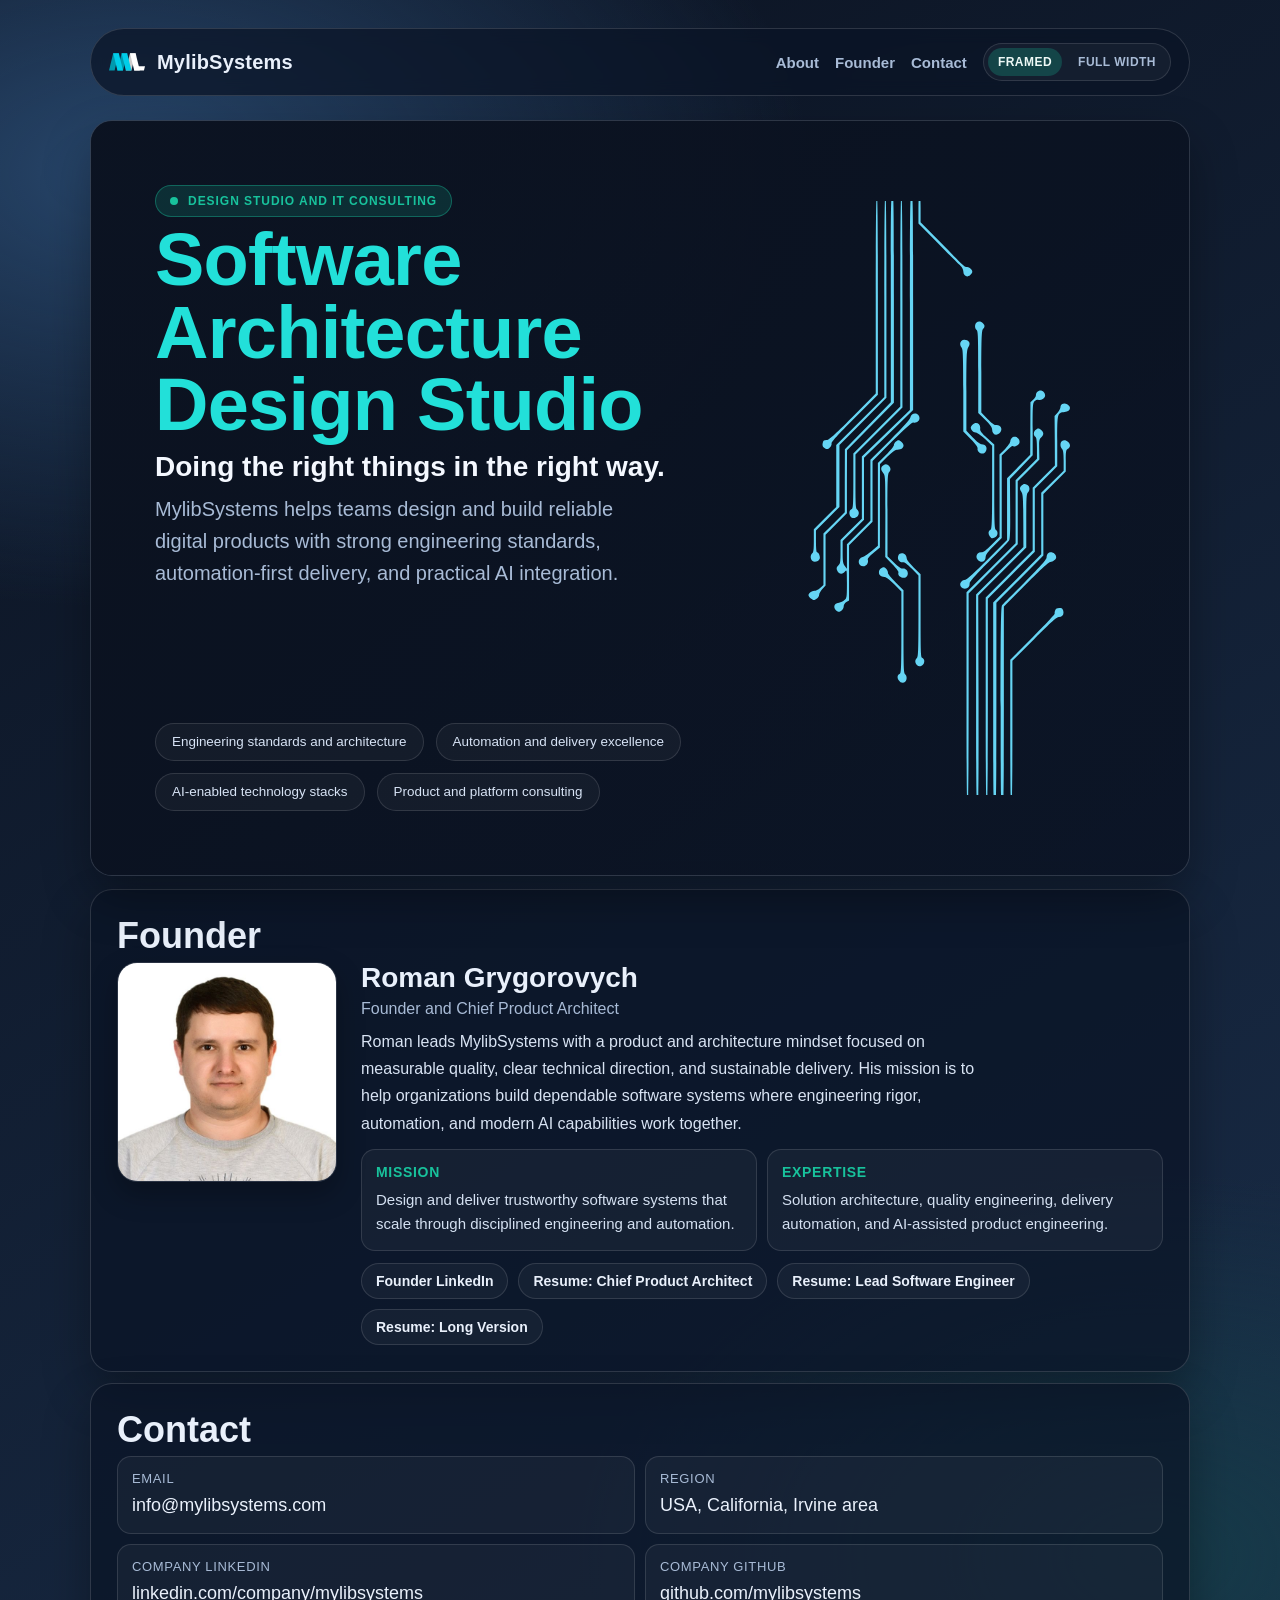
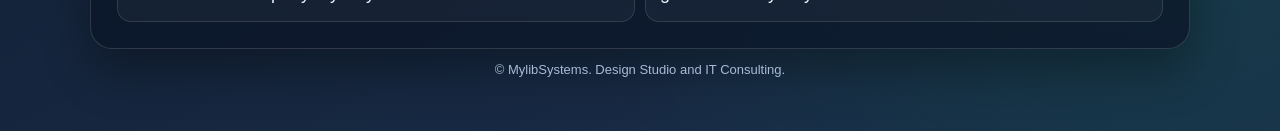
==== index.html @ 69d373d7 "fix: tighten desktop section rhythm" ====
<!doctype html>
<html lang="en">
<head>
  <meta charset="UTF-8">
  <meta name="viewport" content="width=device-width, initial-scale=1.0">
  <title>MylibSystems | Design Studio and IT Consulting</title>
  <meta name="description" content="MylibSystems is a design studio and IT consulting company focused on high-quality engineering standards, automation-first delivery, and AI-enabled technology." />
  <link rel="icon" type="image/svg+xml" href="src/img/logo.svg">
  <link rel="shortcut icon" href="src/img/logo.svg">
  <style>
    :root {
      --bg-1: #0b1220;
      --bg-2: #1a2e4a;
      --surface: rgba(10, 20, 38, 0.72);
      --surface-border: rgba(255, 255, 255, 0.14);
      --text: #e9f0fb;
      --muted: #a8bbd6;
      --accent: #18c29c;
      --accent-soft: rgba(24, 194, 156, 0.16);
      --line: rgba(255, 255, 255, 0.12);
      --shadow: 0 22px 48px rgba(0, 0, 0, 0.32);
      --radius-lg: 22px;
      --radius-md: 14px;
      --page-max: 1100px;
      --page-gutter: 40px;
    }

    * {
      box-sizing: border-box;
    }

    html,
    body {
      margin: 0;
      padding: 0;
      font-family: "Avenir Next", "Segoe UI", "Helvetica Neue", Helvetica, Arial, sans-serif;
      color: var(--text);
      background:
        radial-gradient(1100px 700px at 10% 10%, #27466b 0%, transparent 62%),
        radial-gradient(900px 600px at 90% 90%, #163b49 0%, transparent 64%),
        linear-gradient(150deg, var(--bg-1), var(--bg-2));
      min-height: 100%;
    }

    a {
      color: inherit;
      text-decoration: none;
    }

    .page {
      width: calc(100% - var(--page-gutter));
      max-width: var(--page-max);
      margin: 0 auto;
      padding: 28px 0 54px;
    }

    body.layout-full {
      --page-max: 100%;
      --page-gutter: 28px;
    }

    .top {
      display: flex;
      justify-content: space-between;
      align-items: center;
      gap: 20px;
      padding: 14px 18px;
      border: 1px solid var(--surface-border);
      background: var(--surface);
      border-radius: 999px;
      backdrop-filter: blur(8px);
      position: sticky;
      top: 14px;
      z-index: 10;
    }

    .brand {
      display: inline-flex;
      align-items: center;
      gap: 12px;
      font-weight: 700;
      font-size: 20px;
      letter-spacing: 0.01em;
    }

    .brand img {
      width: 36px;
      height: auto;
      display: block;
    }

    .nav {
      display: inline-flex;
      align-items: center;
      gap: 16px;
      color: var(--muted);
      font-size: 15px;
      font-weight: 600;
      flex-wrap: wrap;
    }

    .layout-toggle {
      display: inline-flex;
      align-items: center;
      gap: 6px;
      padding: 4px;
      border-radius: 999px;
      border: 1px solid var(--line);
      background: rgba(255, 255, 255, 0.04);
    }

    .layout-btn {
      border: 0;
      background: transparent;
      color: var(--muted);
      border-radius: 999px;
      padding: 7px 10px;
      font: inherit;
      font-size: 12px;
      font-weight: 700;
      letter-spacing: 0.04em;
      text-transform: uppercase;
      cursor: pointer;
      transition: background-color 120ms ease, color 120ms ease;
    }

    .layout-btn[aria-pressed="true"] {
      background: rgba(24, 194, 156, 0.24);
      color: #eef9f6;
    }

    .hero {
      margin-top: 24px;
      border: 1px solid var(--surface-border);
      background: var(--surface);
      border-radius: var(--radius-lg);
      padding: clamp(34px, 6vw, 64px);
      box-shadow: var(--shadow);
      display: grid;
      align-content: stretch;
      justify-items: start;
      gap: clamp(24px, 3.4vh, 42px);
      overflow: hidden;
      position: relative;
      min-height: calc(100vh - 120px);
      isolation: isolate;
    }

    .hero > * {
      margin: 0;
    }

    .hero::before {
      content: "";
      position: absolute;
      inset: 0;
      background: linear-gradient(130deg, rgba(11, 18, 32, 0.92) 24%, rgba(11, 18, 32, 0.58) 68%, rgba(11, 18, 32, 0.38) 100%);
      z-index: -2;
    }

    .hero-layout {
      min-height: 100%;
      width: 100%;
      display: grid;
      grid-template-columns: 1fr;
      gap: clamp(10px, 1.4vw, 24px);
      align-items: stretch;
      position: relative;
    }

    .hero-copy {
      min-height: 100%;
      display: grid;
      grid-template-rows: auto auto auto auto 1fr;
      gap: clamp(6px, 0.8vh, 12px);
      align-content: stretch;
      padding-right: clamp(220px, 30vw, 430px);
    }

    .eyebrow {
      display: inline-flex;
      width: max-content;
      align-items: center;
      gap: 10px;
      color: var(--accent);
      border: 1px solid rgba(24, 194, 156, 0.38);
      background: var(--accent-soft);
      border-radius: 999px;
      padding: 8px 14px;
      text-transform: uppercase;
      letter-spacing: 0.08em;
      font-size: 12px;
      font-weight: 700;
    }

    .dot {
      width: 8px;
      height: 8px;
      border-radius: 999px;
      background: var(--accent);
    }

    h1 {
      margin: 0;
      font-size: clamp(38px, 5.8vw, 74px);
      line-height: 0.98;
      letter-spacing: -0.01em;
      max-width: 12ch;
      color: #22e0d9;
    }

    .subtitle {
      margin: 0;
      color: #f4f8ff;
      font-size: clamp(20px, 2.7vw, 28px);
      max-width: 34ch;
      line-height: 1.3;
      font-weight: 700;
    }

    .about-note {
      margin: 0;
      color: var(--muted);
      font-size: clamp(16px, 1.8vw, 20px);
      max-width: 46ch;
      line-height: 1.6;
    }

    .highlights {
      margin: 0;
      padding: 0;
      list-style: none;
      display: flex;
      flex-wrap: wrap;
      gap: 12px;
      align-self: end;
    }

    .highlights li {
      border: 1px solid var(--line);
      border-radius: 999px;
      padding: 10px 16px;
      font-size: clamp(12px, 1.05vw, 14px);
      color: #d7e3f5;
      background: rgba(255, 255, 255, 0.04);
      white-space: nowrap;
      line-height: 1.2;
    }

    .hero-fill {
      min-height: 100%;
      display: grid;
      align-content: stretch;
      grid-template-rows: 1fr auto;
      gap: clamp(24px, 3.2vh, 40px);
    }

    .hero-head {
      display: grid;
      align-content: start;
      gap: clamp(18px, 2.6vh, 30px);
    }

    .hero-art {
      position: absolute;
      inset: 0 0 0 auto;
      width: clamp(220px, 30vw, 430px);
      border: 0;
      border-radius: 0;
      overflow: hidden;
      background: transparent;
      min-height: 0;
      display: grid;
      align-content: center;
      justify-content: end;
      pointer-events: none;
    }

    .circuit-svg {
      width: 100%;
      max-width: 430px;
      height: auto;
      display: block;
      opacity: 1;
      mix-blend-mode: normal;
      overflow: visible;
      margin-right: 0;
      margin-top: 6px;
    }

    .section {
      margin-top: clamp(8px, 0.9vw, 12px);
      border: 1px solid var(--surface-border);
      background: var(--surface);
      border-radius: var(--radius-lg);
      padding: clamp(16px, 2.4vw, 26px);
      box-shadow: var(--shadow);
    }

    #founder {
      margin-top: clamp(10px, 1vw, 14px);
    }

    .section h2 {
      margin: 0 0 clamp(4px, 0.5vw, 8px);
      font-size: clamp(24px, 3.6vw, 36px);
      line-height: 1.1;
    }

    .about-grid {
      display: grid;
      grid-template-columns: 220px 1fr;
      gap: 24px;
      align-items: start;
    }

    .portrait {
      width: 100%;
      border-radius: 20px;
      border: 1px solid var(--line);
      display: block;
      box-shadow: 0 12px 28px rgba(0, 0, 0, 0.28);
    }

    .founder-meta h3 {
      margin: 0;
      font-size: 28px;
      line-height: 1.15;
    }

    .founder-role {
      margin: clamp(4px, 0.5vw, 6px) 0 clamp(6px, 0.8vw, 10px);
      color: var(--muted);
      font-size: 16px;
    }

    .copy {
      margin: 0;
      color: #d8e3f3;
      line-height: 1.7;
      max-width: 70ch;
    }

    .split {
      margin-top: clamp(10px, 1vw, 12px);
      display: grid;
      grid-template-columns: repeat(2, minmax(0, 1fr));
      gap: clamp(8px, 0.9vw, 10px);
    }

    .card {
      border: 1px solid var(--line);
      border-radius: var(--radius-md);
      padding: 14px;
      background: rgba(255, 255, 255, 0.04);
    }

    .card h4 {
      margin: 0 0 8px;
      font-size: 14px;
      letter-spacing: 0.05em;
      text-transform: uppercase;
      color: var(--accent);
    }

    .card p {
      margin: 0;
      color: #d4e0f1;
      line-height: 1.6;
      font-size: 15px;
    }

    .links {
      margin-top: clamp(10px, 1vw, 12px);
      display: flex;
      flex-wrap: wrap;
      gap: clamp(8px, 1vw, 10px);
    }

    .btn {
      display: inline-flex;
      align-items: center;
      gap: 8px;
      border: 1px solid var(--line);
      border-radius: 999px;
      padding: 9px 14px;
      font-size: 14px;
      font-weight: 700;
      background: rgba(255, 255, 255, 0.04);
      transition: transform 120ms ease, border-color 120ms ease;
    }

    .btn:hover {
      transform: translateY(-1px);
      border-color: rgba(24, 194, 156, 0.52);
    }

    .contact-grid {
      display: grid;
      grid-template-columns: repeat(2, minmax(0, 1fr));
      gap: clamp(8px, 0.9vw, 10px);
    }

    .k {
      color: var(--muted);
      font-size: 13px;
      text-transform: uppercase;
      letter-spacing: 0.05em;
      margin-bottom: 6px;
    }

    .v {
      font-size: 18px;
      line-height: 1.5;
      color: #eaf1fc;
      word-break: break-word;
    }

    footer {
      margin-top: clamp(10px, 1vw, 14px);
      text-align: center;
      color: var(--muted);
      font-size: 13px;
    }

    @media (max-width: 900px) {
      .page {
        --page-gutter: 24px;
      }

      .top {
        border-radius: 20px;
      }

      .about-grid {
        grid-template-columns: 1fr;
      }

      .hero-layout {
        grid-template-columns: 1fr;
      }

      .hero-copy {
        padding-right: clamp(180px, 34vw, 300px);
      }

      .circuit-svg {
        width: 100%;
        max-width: 300px;
        margin-right: 0;
        margin-top: 8px;
      }

      .portrait-wrap {
        width: min(240px, 60vw);
      }

      .split,
      .contact-grid {
        grid-template-columns: 1fr;
      }
    }

    @media (max-width: 700px) {
      .top {
        border-radius: 18px;
        flex-direction: column;
        align-items: flex-start;
        top: 10px;
      }

      .nav {
        width: 100%;
        justify-content: space-between;
        gap: 10px;
      }

      .page {
        --page-gutter: 16px;
      }

      body.layout-full {
        --page-gutter: 12px;
      }

      .hero {
        padding: 22px;
        min-height: min(680px, calc(100vh - 96px));
      }

      .hero-fill {
        gap: 18px;
        grid-template-rows: auto;
      }

      .hero-copy {
        grid-template-rows: auto;
        padding-right: 0;
      }

      .highlights {
        gap: 10px;
      }

      .hero-art {
        position: absolute;
        inset: 0;
        border: 0;
        border-radius: 0;
        opacity: 0.22;
        pointer-events: none;
        display: flex;
        align-items: center;
        justify-content: center;
      }

      .circuit-svg {
        display: none;
      }

      .hero-layout {
        position: relative;
      }

      h1 {
        font-size: clamp(30px, 9vw, 48px);
      }

      .subtitle {
        font-size: 20px;
        line-height: 1.35;
      }
    }
  </style>
</head>
<body>
  <div class="page">
    <header class="top" id="top">
      <a href="#top" class="brand" aria-label="MylibSystems home">
        <img src="src/img/logo.svg" alt="MylibSystems logo">
        <span>MylibSystems</span>
      </a>
      <nav class="nav" aria-label="Primary">
        <a href="#about">About</a>
        <a href="#founder">Founder</a>
        <a href="#contact">Contact</a>
        <div class="layout-toggle" role="group" aria-label="Layout mode">
          <button class="layout-btn" type="button" data-layout="islands" aria-pressed="true">Framed</button>
          <button class="layout-btn" type="button" data-layout="full" aria-pressed="false">Full width</button>
        </div>
      </nav>
    </header>

    <section class="hero" id="about" aria-labelledby="company-title">
      <div class="hero-layout">
        <div class="hero-copy">
          <span class="eyebrow"><span class="dot" aria-hidden="true"></span>Design Studio and IT Consulting</span>
          <h1 id="company-title">Software Architecture Design Studio</h1>
          <p class="subtitle">Doing the right things in the right way.</p>
          <p class="about-note">
            MylibSystems helps teams design and build reliable digital products with strong engineering standards,
            automation-first delivery, and practical AI integration.
          </p>
          <ul class="highlights" aria-label="Core focus areas">
            <li>Engineering standards and architecture</li>
            <li>Automation and delivery excellence</li>
            <li>AI-enabled technology stacks</li>
            <li>Product and platform consulting</li>
          </ul>
        </div>
        <figure class="hero-art" aria-hidden="true">
          <img class="circuit-svg" src="src/img/about/page1-circuit-vector.svg" alt="">
        </figure>
      </div>
    </section>

    <section class="section" id="founder" aria-labelledby="founder-title">
      <h2 id="founder-title">Founder</h2>
      <div class="about-grid">
        <div class="portrait-wrap">
          <img class="portrait" src="src/img/founder/roman-grygorovych.jpg" alt="Roman Grygorovych">
        </div>
        <div class="founder-meta">
          <h3>Roman Grygorovych</h3>
          <p class="founder-role">Founder and Chief Product Architect</p>
          <p class="copy">
            Roman leads MylibSystems with a product and architecture mindset focused on measurable quality,
            clear technical direction, and sustainable delivery. His mission is to help organizations build
            dependable software systems where engineering rigor, automation, and modern AI capabilities work together.
          </p>

          <div class="split">
            <article class="card">
              <h4>Mission</h4>
              <p>Design and deliver trustworthy software systems that scale through disciplined engineering and automation.</p>
            </article>
            <article class="card">
              <h4>Expertise</h4>
              <p>Solution architecture, quality engineering, delivery automation, and AI-assisted product engineering.</p>
            </article>
          </div>

          <div class="links" aria-label="Founder links">
            <a class="btn" href="https://www.linkedin.com/in/roman-grygorovych" target="_blank" rel="noopener noreferrer">Founder LinkedIn</a>
            <a class="btn" href="resume/Roman%20Grygorovych%20Resume%20(Chief%20Product%20Architect).pdf" target="_blank" rel="noopener noreferrer">Resume: Chief Product Architect</a>
            <a class="btn" href="resume/Roman%20Grygorovych%20Resume%20(Lead%20Software%20Engineer).pdf" target="_blank" rel="noopener noreferrer">Resume: Lead Software Engineer</a>
            <a class="btn" href="resume/Roman%20Grygorovych%20Resume%20(long).pdf" target="_blank" rel="noopener noreferrer">Resume: Long Version</a>
          </div>
        </div>
      </div>
    </section>

    <section class="section" id="contact" aria-labelledby="contact-title">
      <h2 id="contact-title">Contact</h2>
      <div class="contact-grid">
        <div class="card">
          <div class="k">Email</div>
          <div class="v"><a href="mailto:info@mylibsystems.com">info@mylibsystems.com</a></div>
        </div>
        <div class="card">
          <div class="k">Region</div>
          <div class="v">USA, California, Irvine area</div>
        </div>
        <div class="card">
          <div class="k">Company LinkedIn</div>
          <div class="v"><a href="https://www.linkedin.com/company/mylibsystems" target="_blank" rel="noopener noreferrer">linkedin.com/company/mylibsystems</a></div>
        </div>
        <div class="card">
          <div class="k">Company GitHub</div>
          <div class="v"><a href="https://github.com/mylibsystems" target="_blank" rel="noopener noreferrer">github.com/mylibsystems</a></div>
        </div>
      </div>
    </section>

    <footer>
      <span>© MylibSystems. Design Studio and IT Consulting.</span>
    </footer>
  </div>

  <script>
    (function () {
      var storageKey = "mylibsystems-layout";
      var body = document.body;
      var hero = document.getElementById("about");
      var buttons = Array.prototype.slice.call(document.querySelectorAll(".layout-btn"));

      function setActiveButtons(layout) {
        buttons.forEach(function (button) {
          var active = button.getAttribute("data-layout") === layout;
          button.setAttribute("aria-pressed", active ? "true" : "false");
        });
      }

      function getViewportHeight() {
        return Math.max(0, Math.round(window.innerHeight || document.documentElement.clientHeight || 0));
      }

      function updateHeroHeight() {
        if (!hero) return;
        var isMobile = window.matchMedia("(max-width: 700px)").matches;
        var topFrame = document.querySelector(".top");
        var heroTop = hero.getBoundingClientRect().top;
        var topBottom = topFrame ? topFrame.getBoundingClientRect().bottom : 0;
        var gap = Math.max(0, Math.round(heroTop - topBottom));
        var heroOffset = Math.max(0, Math.round(heroTop));
        var viewportHeight = getViewportHeight();
        var computedHeight = viewportHeight - heroOffset - gap;
        var minHero = isMobile ? 420 : 320;
        var maxHero = isMobile ? 680 : Number.POSITIVE_INFINITY;
        var safeHeight = Math.max(minHero, Math.min(maxHero, computedHeight));

        if (isMobile) {
          hero.style.height = "";
          hero.style.minHeight = safeHeight + "px";
        } else {
          hero.style.minHeight = "0px";
          hero.style.height = safeHeight + "px";
        }
      }

      function applyLayout(layout, persist) {
        var safeLayout = layout === "full" ? "full" : "islands";
        body.classList.toggle("layout-full", safeLayout === "full");
        setActiveButtons(safeLayout);
        if (persist) {
          try {
            localStorage.setItem(storageKey, safeLayout);
          } catch (e) {
            // Ignore storage failures in private browsing mode.
          }
        }
        window.requestAnimationFrame(updateHeroHeight);
      }

      buttons.forEach(function (button) {
        button.addEventListener("click", function () {
          applyLayout(button.getAttribute("data-layout"), true);
        });
      });

      var initial = "islands";
      try {
        var saved = localStorage.getItem(storageKey);
        if (saved === "full" || saved === "islands") initial = saved;
      } catch (e) {
        // Ignore storage failures in private browsing mode.
      }

      applyLayout(initial, false);
      updateHeroHeight();
      window.addEventListener("load", updateHeroHeight);
      window.addEventListener("resize", updateHeroHeight);
      window.addEventListener("orientationchange", updateHeroHeight);
      if (window.visualViewport) {
        window.visualViewport.addEventListener("resize", updateHeroHeight);
      }
    })();
  </script>
</body>
</html>
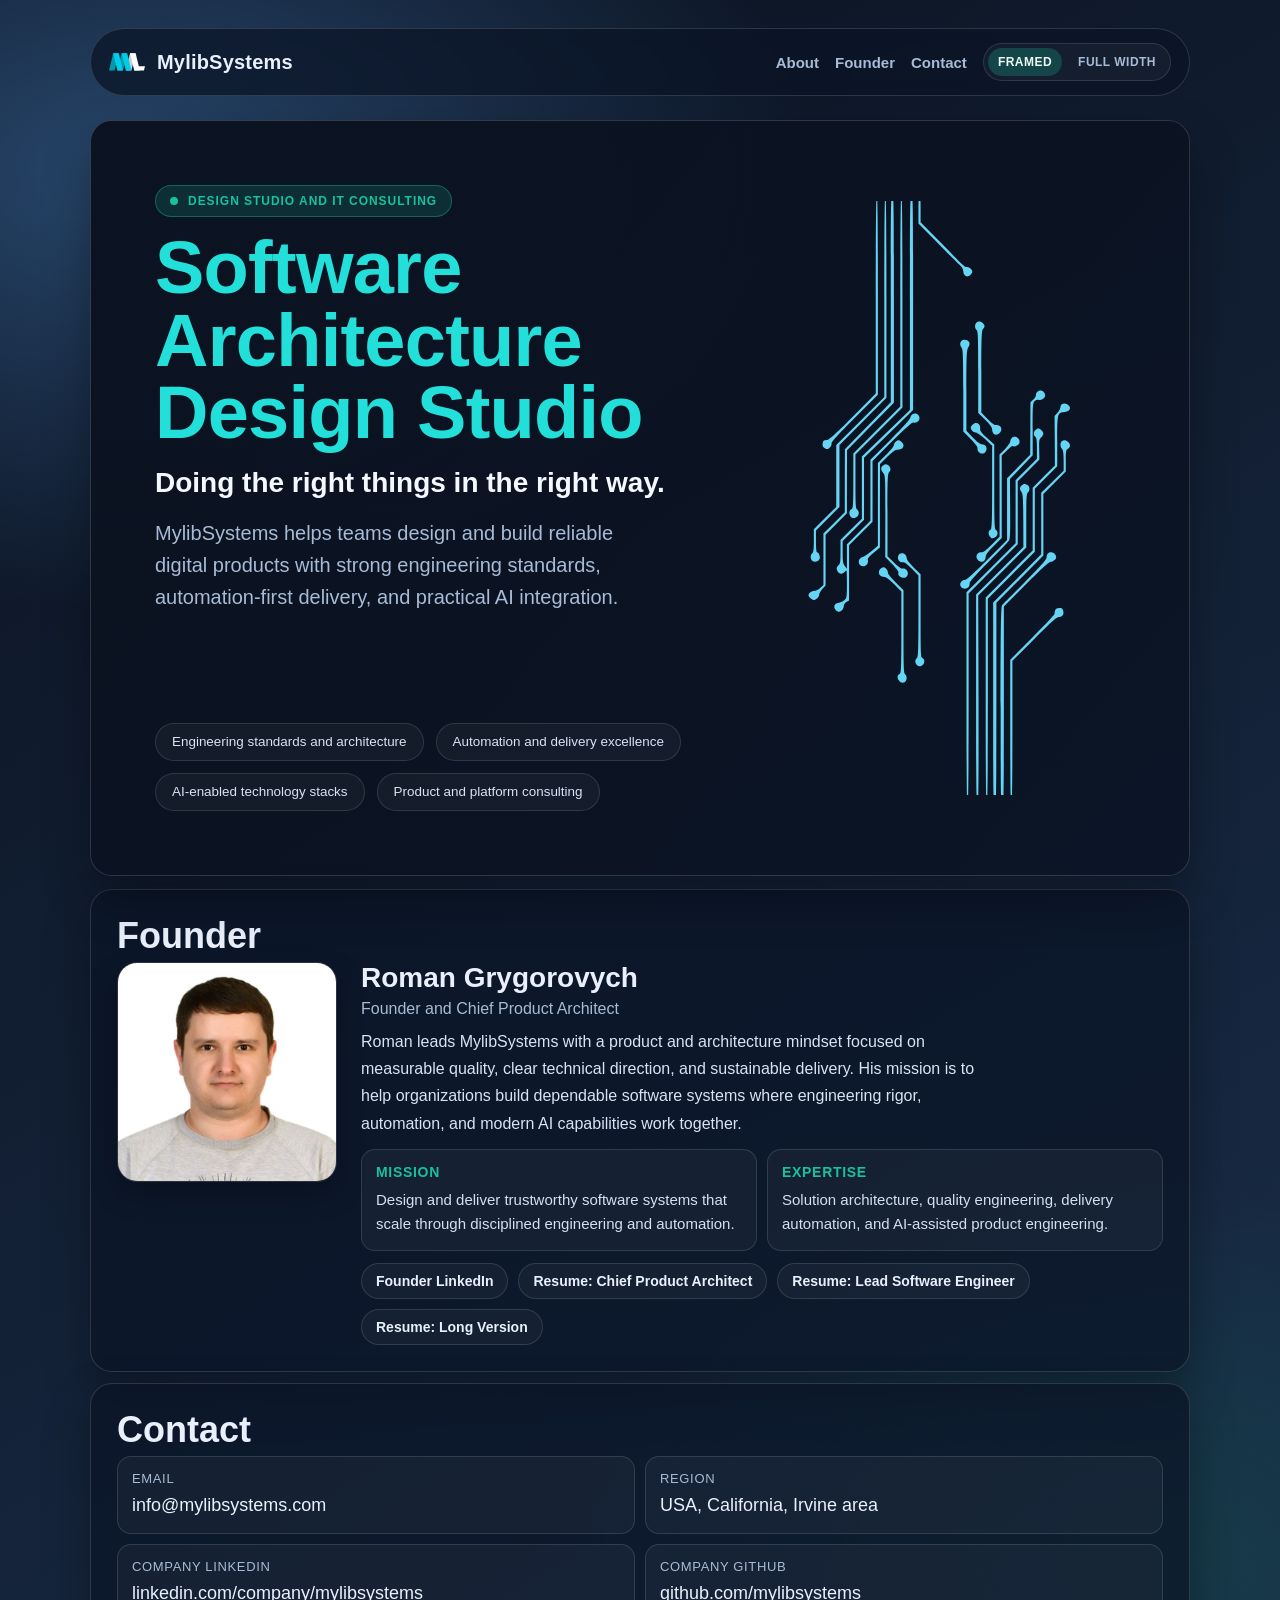
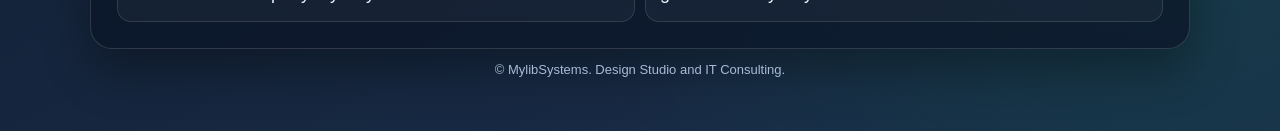
==== commit f2dec464: "fix: increase desktop hero text spacing" ====
--- a/index.html
+++ b/index.html
@@ -172,7 +172,7 @@
       min-height: 100%;
       display: grid;
       grid-template-rows: auto auto auto auto 1fr;
-      gap: clamp(6px, 0.8vh, 12px);
+      gap: clamp(12px, 1.7vh, 22px);
       align-content: stretch;
       padding-right: clamp(220px, 30vw, 430px);
     }
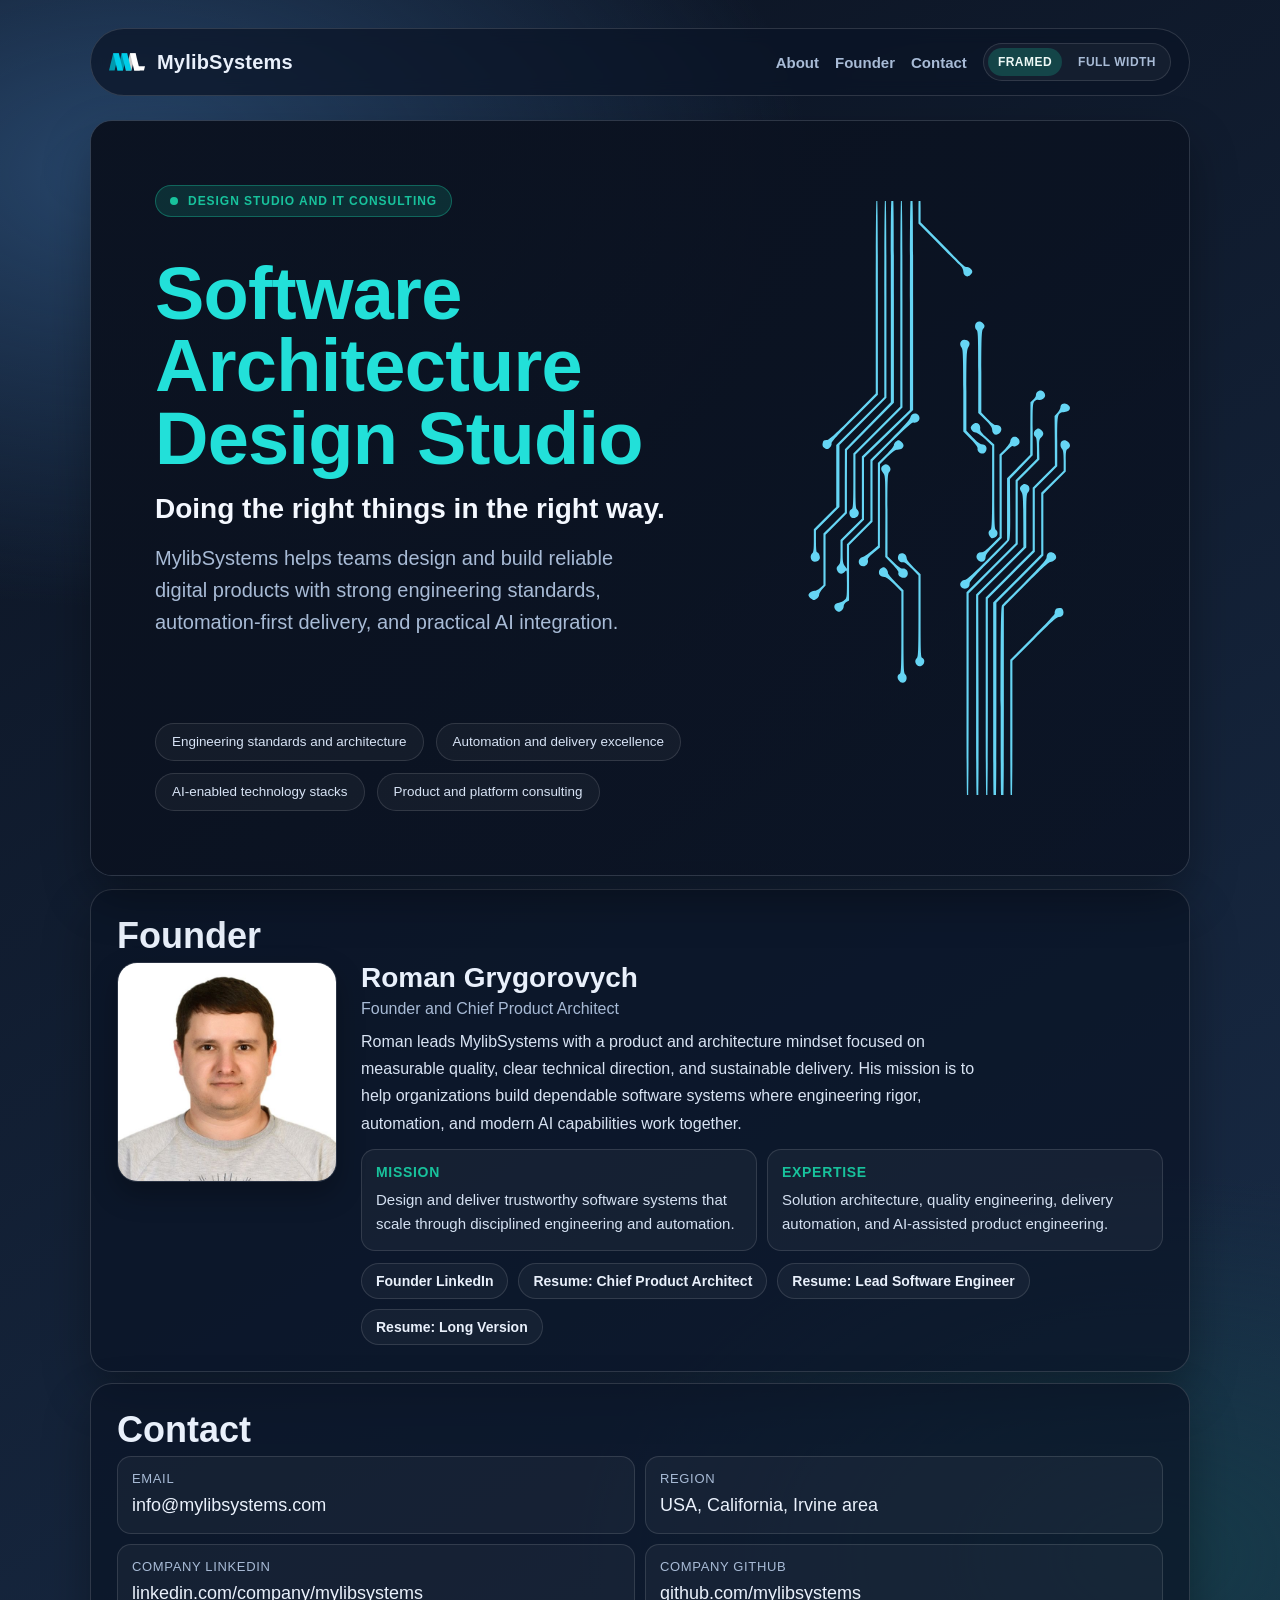
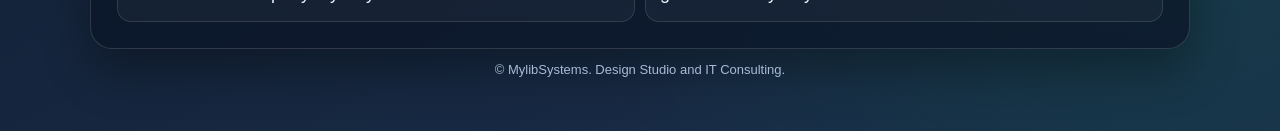
==== commit 9fad5212: "fix: increase hero eyebrow spacing" ====
--- a/index.html
+++ b/index.html
@@ -191,6 +191,7 @@
       letter-spacing: 0.08em;
       font-size: 12px;
       font-weight: 700;
+      margin-bottom: clamp(16px, 2vw, 28px);
     }
 
     .dot {
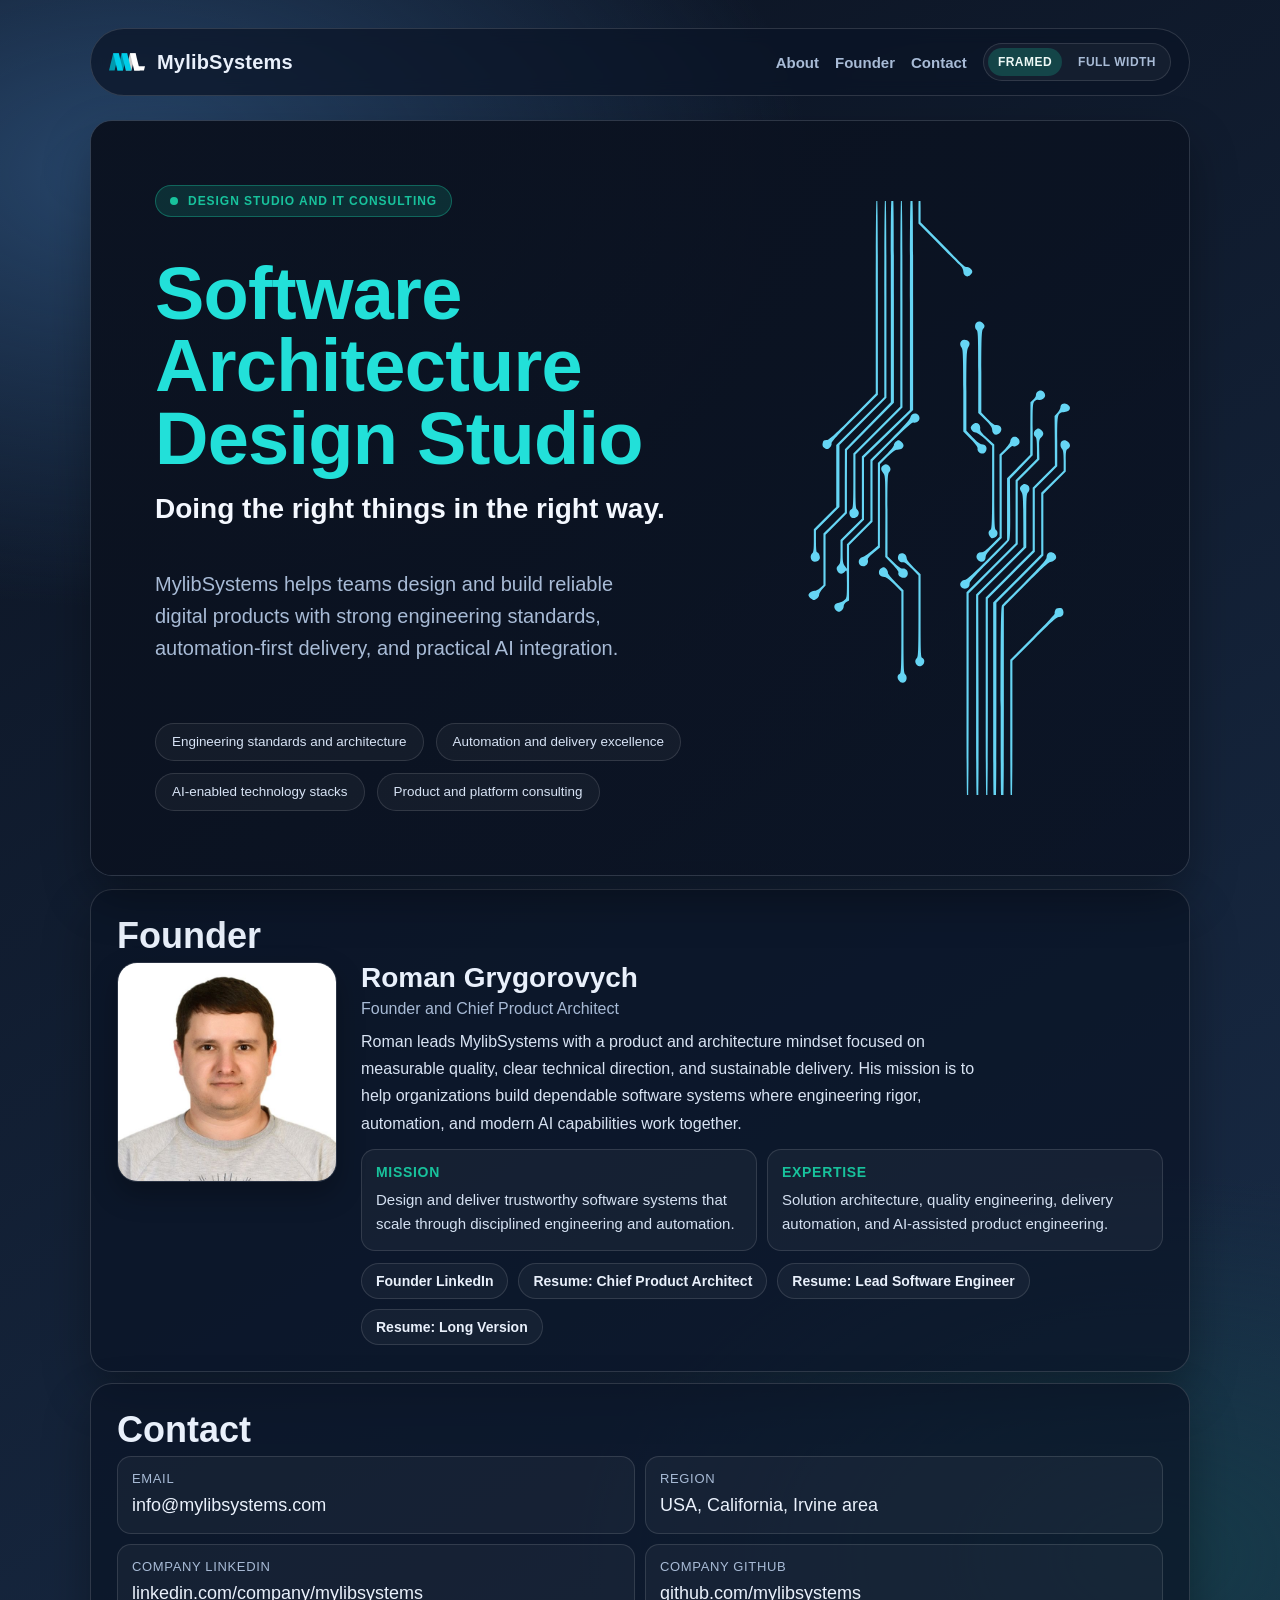
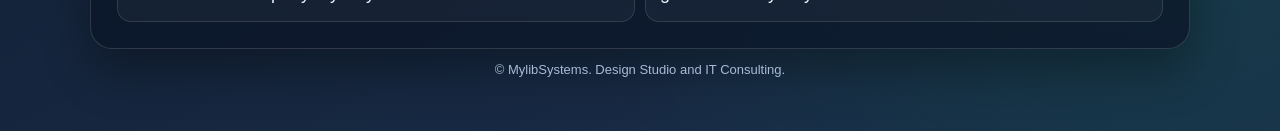
==== commit 5b099012: "fix: increase subtitle to note spacing" ====
--- a/index.html
+++ b/index.html
@@ -211,7 +211,7 @@
     }
 
     .subtitle {
-      margin: 0;
+      margin: 0 0 clamp(18px, 2vw, 28px);
       color: #f4f8ff;
       font-size: clamp(20px, 2.7vw, 28px);
       max-width: 34ch;
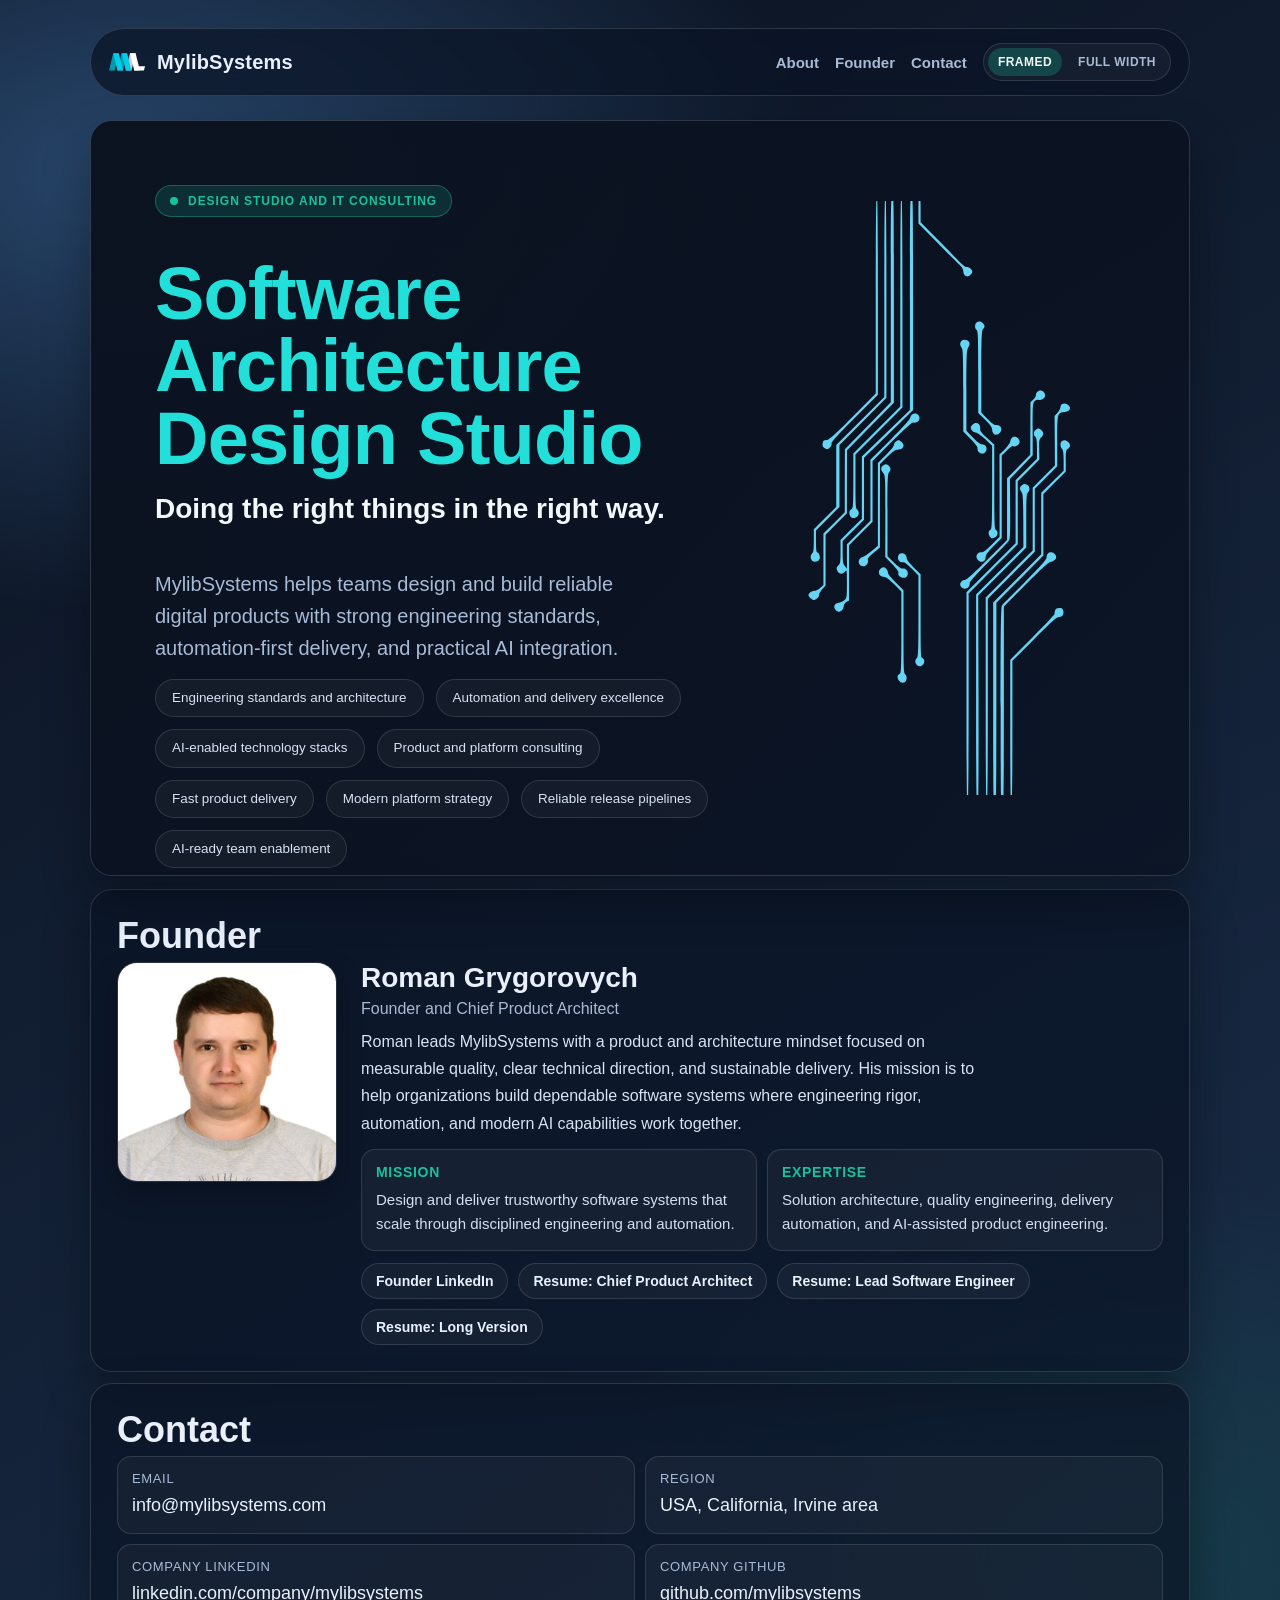
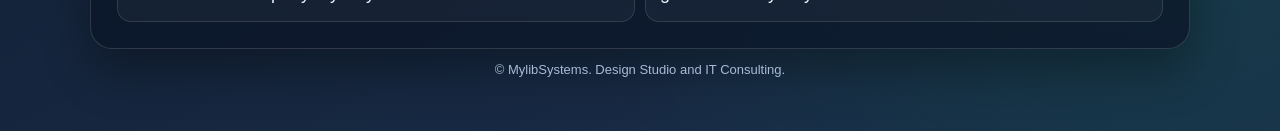
==== commit feca53a2: "fix: expand hero highlight labels" ====
--- a/index.html
+++ b/index.html
@@ -567,6 +567,10 @@
             <li>Automation and delivery excellence</li>
             <li>AI-enabled technology stacks</li>
             <li>Product and platform consulting</li>
+            <li>Fast product delivery</li>
+            <li>Modern platform strategy</li>
+            <li>Reliable release pipelines</li>
+            <li>AI-ready team enablement</li>
           </ul>
         </div>
         <figure class="hero-art" aria-hidden="true">
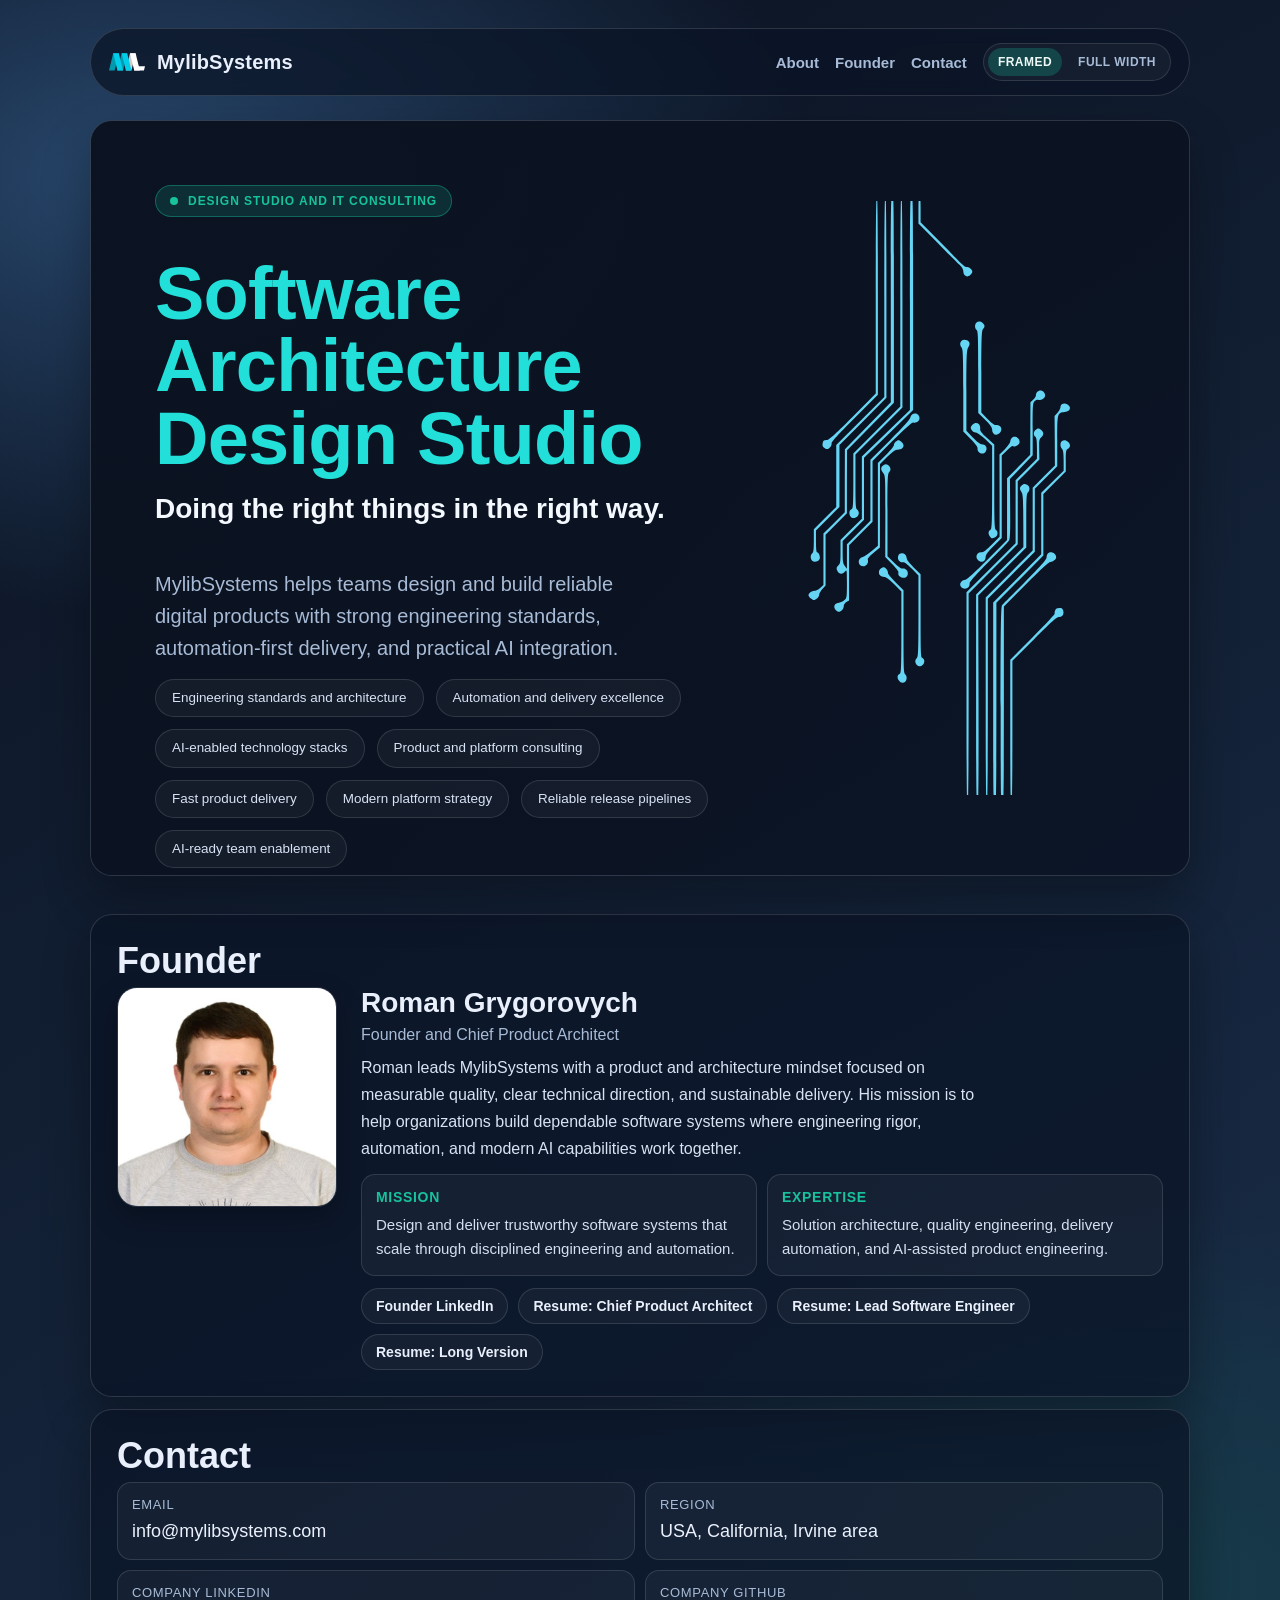
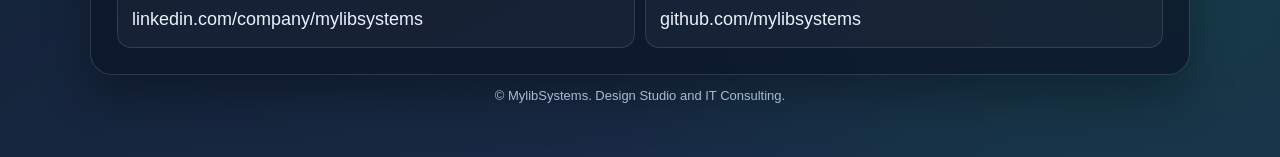
==== commit a87564a8: "fix: keep founder below viewport after hero label expansion" ====
--- a/index.html
+++ b/index.html
@@ -299,7 +299,7 @@
     }
 
     #founder {
-      margin-top: clamp(10px, 1vw, 14px);
+      margin-top: clamp(34px, 3vw, 44px);
     }
 
     .section h2 {
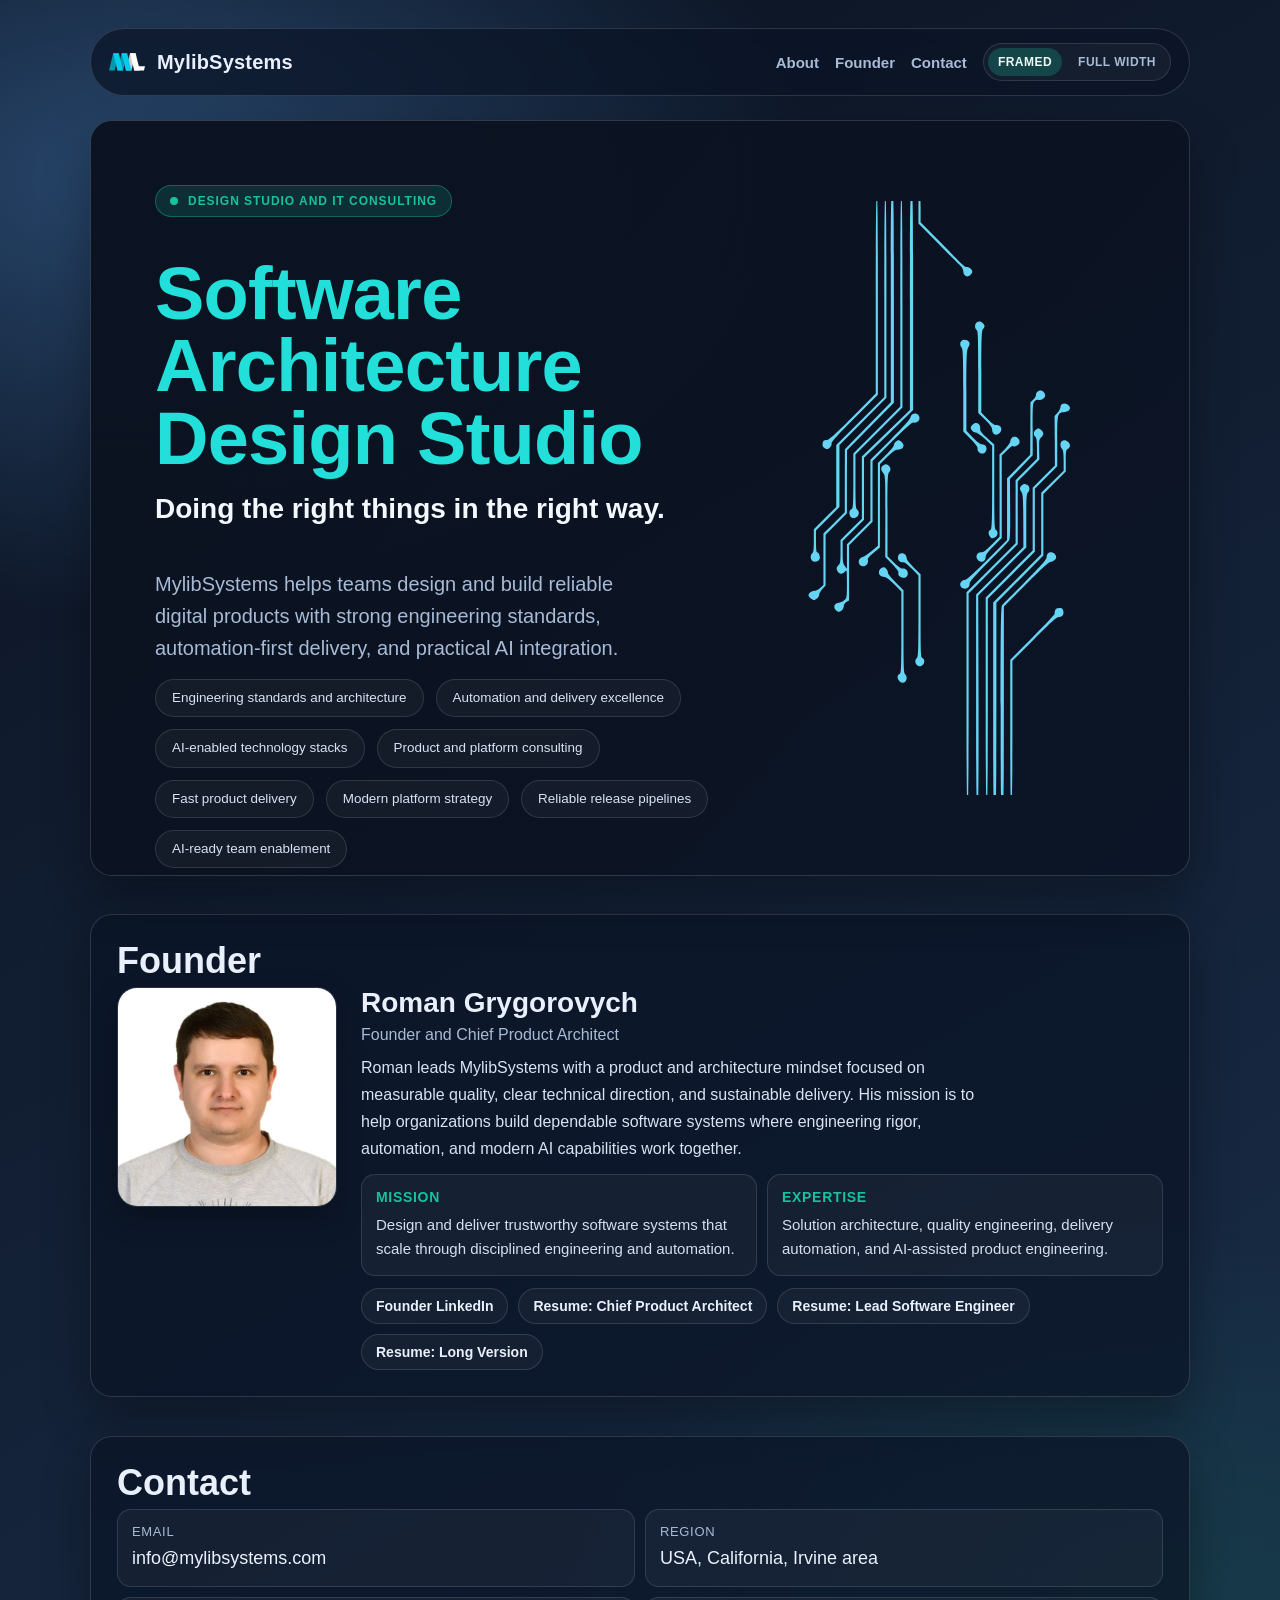
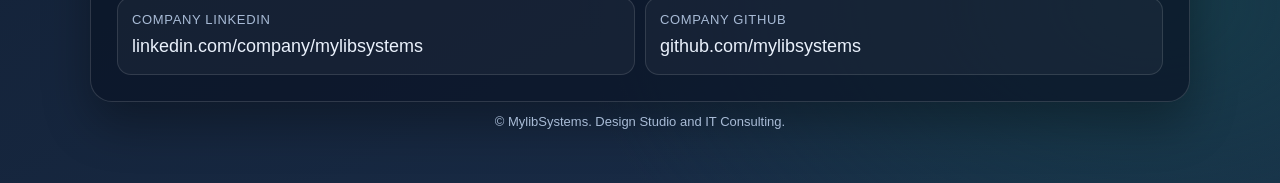
==== commit 30b3675a: "fix: unify desktop section gaps" ====
--- a/index.html
+++ b/index.html
@@ -290,16 +290,12 @@
     }
 
     .section {
-      margin-top: clamp(8px, 0.9vw, 12px);
+      margin-top: clamp(34px, 3vw, 44px);
       border: 1px solid var(--surface-border);
       background: var(--surface);
       border-radius: var(--radius-lg);
       padding: clamp(16px, 2.4vw, 26px);
       box-shadow: var(--shadow);
-    }
-
-    #founder {
-      margin-top: clamp(34px, 3vw, 44px);
     }
 
     .section h2 {
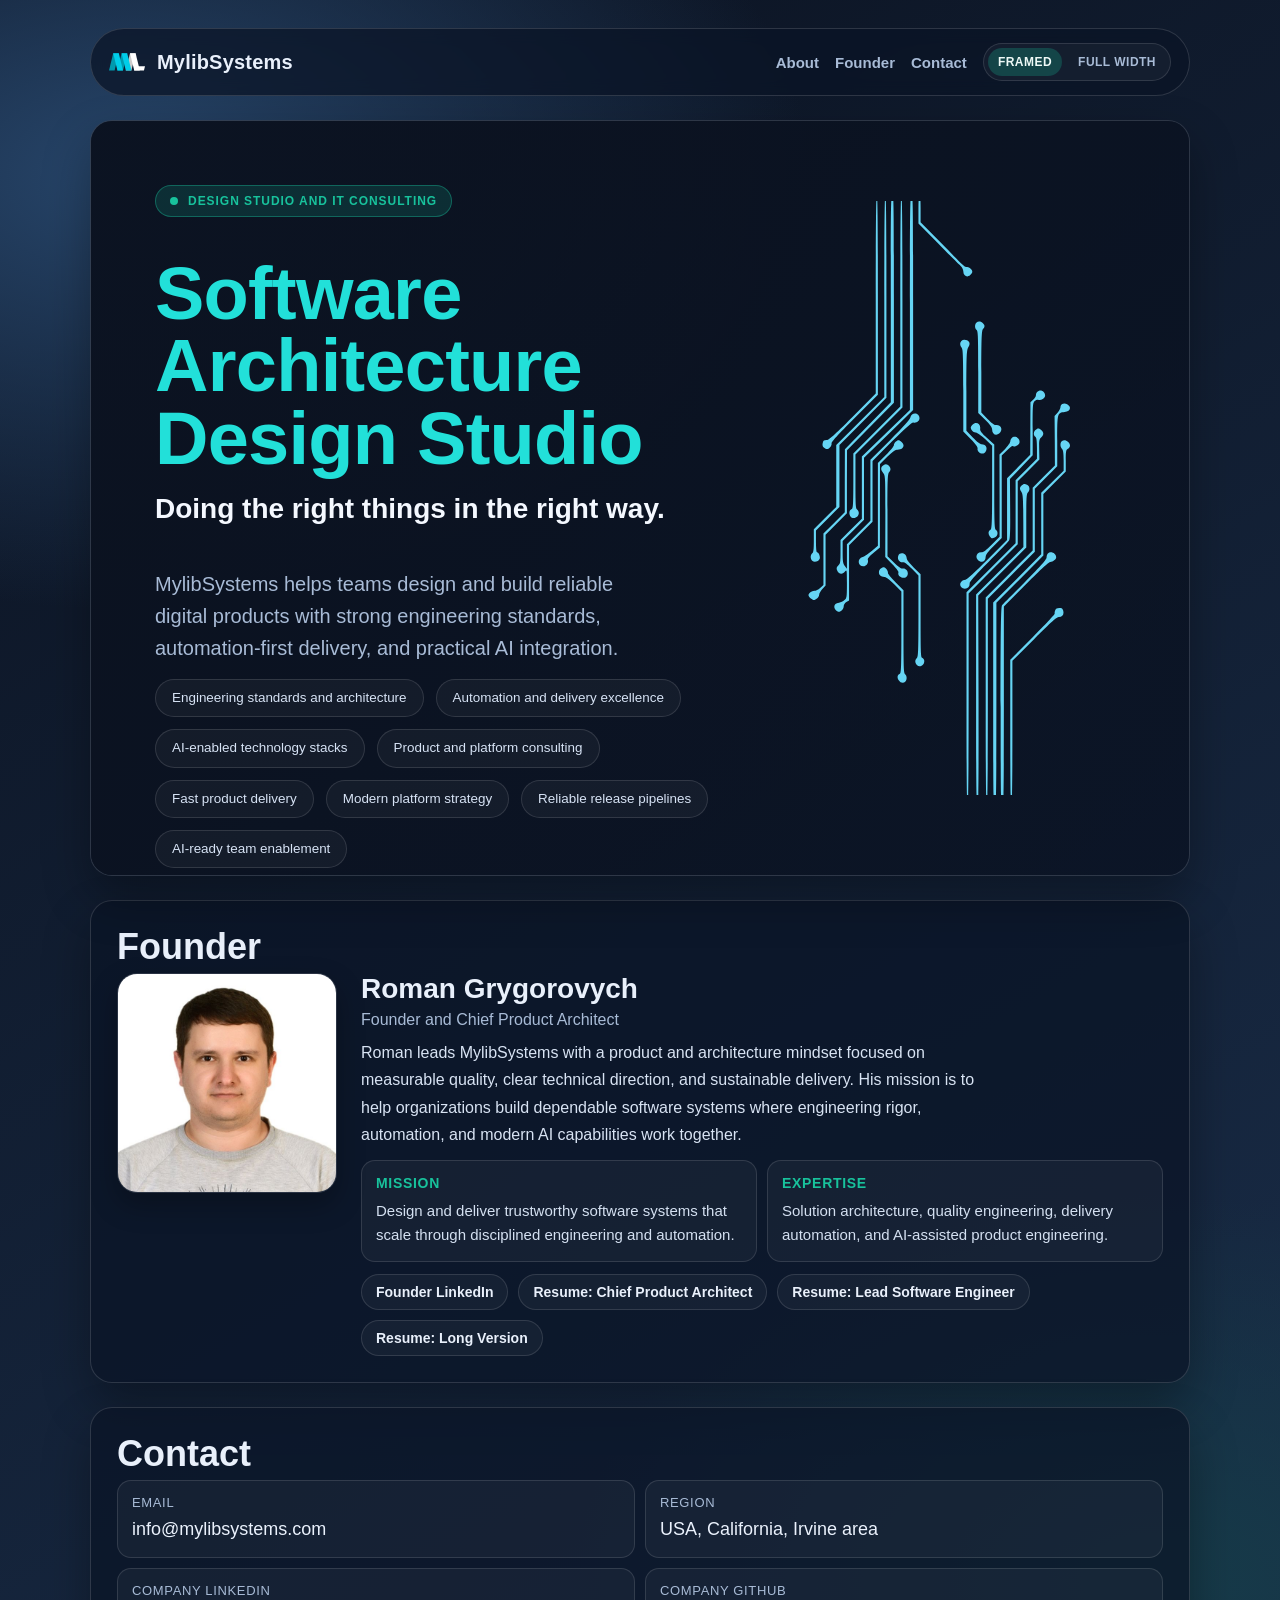
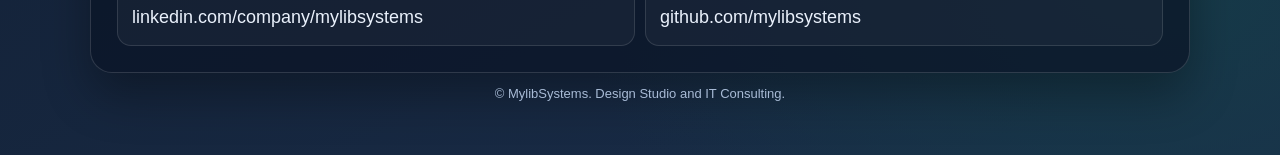
==== commit 40ed36d5: "fix: normalize section gaps to 24px" ====
--- a/index.html
+++ b/index.html
@@ -290,7 +290,7 @@
     }
 
     .section {
-      margin-top: clamp(34px, 3vw, 44px);
+      margin-top: 24px;
       border: 1px solid var(--surface-border);
       background: var(--surface);
       border-radius: var(--radius-lg);
